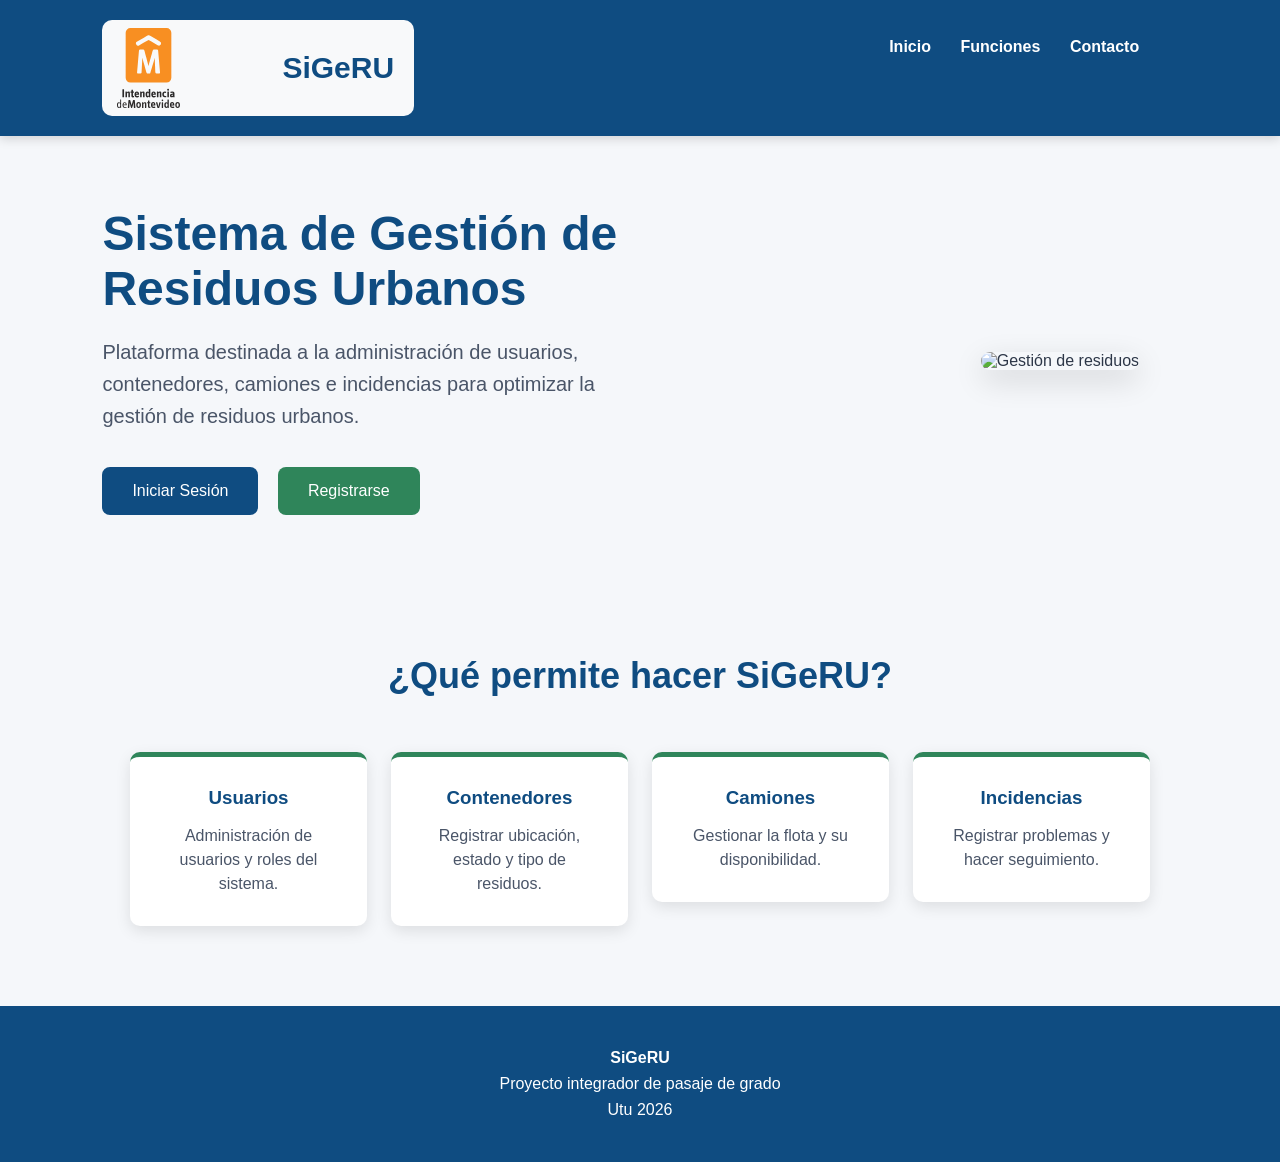
==== frontend/index.html @ a764de75 "Add files via upload" ====
<!DOCTYPE html>
<html lang="es">

<head>
    <meta charset="UTF-8">
    <meta name="viewport" content="width=device-width, initial-scale=1.0">
    <title>SiGeRU - Sistema de Gestión de Residuos Urbanos</title>
    <link rel="stylesheet" href="style.css">
</head>

<body>
    <div class="header">
        <div class="logo">
            <img src="img/logoIMMNaranja.svg" alt="Logo Intendencia de Montevideo">
            <span>SiGeRU</span>
        </div>
        <div class="nav">
            <a href="#">Inicio</a>
            <a href="#funciones">Funciones</a>
            <a href="#contacto">Contacto</a>
        </div>
    </div>

    <div class="hero">
        <div class="hero-text">
            <h1>Sistema de Gestión de Residuos Urbanos</h1>
            <p>
                Plataforma destinada a la administración de usuarios,
                contenedores, camiones e incidencias para optimizar la
                gestión de residuos urbanos.
            </p>
            <div class="botones">
                <button class="btn" onclick="mostrarLogin()">Iniciar Sesión</button>
                <button class="btn btn-secundario" onclick="mostrarRegistro()">Registrarse</button>
            </div>
        </div>
        <div class="hero-img">
            <img src="img/contenedores.jpg" alt="Gestión de residuos">
        </div>
    </div>

    <div class="contenido" id="funciones">
        <h2>¿Qué permite hacer SiGeRU?</h2>
        <div class="cards">
            <div class="card">
                <h3>Usuarios</h3>
                <p>Administración de usuarios y roles del sistema.</p>
            </div>
            <div class="card">
                <h3>Contenedores</h3>
                <p>Registrar ubicación, estado y tipo de residuos.</p>
            </div>
            <div class="card">
                <h3>Camiones</h3>
                <p>Gestionar la flota y su disponibilidad.</p>
            </div>
            <div class="card">
                <h3>Incidencias</h3>
                <p>Registrar problemas y hacer seguimiento.</p>
            </div>
        </div>
    </div>

    <div class="footer" id="contacto">
        <p><strong>SiGeRU</strong></p>
        <p>Proyecto integrador de pasaje de grado</p>
        <p>Utu 2026</p>
    </div>

    <div id="overlay" class="overlay" onclick="cerrarModal()"></div>
    <div id="modal" class="modal">
        <span class="cerrar" onclick="cerrarModal()">&times;</span>
        <div id="loginForm">
            <h2>Iniciar Sesión</h2>
            <input type="text" placeholder="Usuario">
            <input type="password" placeholder="Contraseña">
            <button class="btn">Ingresar</button>
            <p>
                ¿No tienes cuenta?
                <a href="#" onclick="mostrarRegistro(); return false;">
                    Regístrate
                </a>
            </p>
        </div>

        <div id="registroForm" style="display:none;">
            <h2>Registrarse</h2>
            <input type="text" placeholder="Nombre">
            <input type="text" placeholder="Apellido">
            <input type="email" placeholder="Correo electrónico">
            <input type="text" placeholder="Usuario">
            <input type="password" placeholder="Contraseña">
            <input type="password" placeholder="Confirmar contraseña">
            <button class="btn btn-secundario">
                Crear cuenta
            </button>
            <p>
                ¿Ya tienes cuenta?
                <a href="#" onclick="mostrarLogin(); return false;">
                    Iniciar sesión
                </a>
            </p>
        </div>
    </div>

    <script>
        const modal = document.getElementById("modal");
        const overlay = document.getElementById("overlay");

        function mostrarLogin() {

            modal.style.display = "block";
            overlay.style.display = "block";

            document.getElementById("loginForm").style.display = "block";
            document.getElementById("registroForm").style.display = "none";
        }

        function mostrarRegistro() {

            modal.style.display = "block";
            overlay.style.display = "block";

            document.getElementById("loginForm").style.display = "none";
            document.getElementById("registroForm").style.display = "block";
        }

        function cerrarModal() {

            modal.style.display = "none";
            overlay.style.display = "none";
        }
    </script>
</body>
</html>
---- frontend/style.css ----
*{
    margin:0;
    padding:0;
    box-sizing:border-box;
    font-family:Arial, Helvetica, sans-serif;
}

body{
    background:#f5f7fa;
    color:#2d3748;
}

/*=========================
        HEADER
=========================*/

.header{
    background:#0f4c81;
    padding:20px 8%;
    padding-right:11%;
    box-shadow:0 3px 10px rgba(0,0,0,.15);
    overflow:hidden;
}

.logo{
    position:relative;
    display:inline-block;
    padding:8px 20px 8px 180px;
    background:#f8f9fa;
    border-radius:10px;
}

.logo img{
    position:absolute;
    left:15px;
    top:50%;
    transform:translateY(-50%);
    height:80px;
    width:auto;
}

.logo span{
    color:#0f4c81;
    font-size:30px;
    font-weight:bold;
    line-height:80px;
}

.nav{
    float:right;
    margin-top:18px;
}

.nav a{
    display:inline-block;
    color:white;
    text-decoration:none;
    font-weight:bold;
    margin-left:25px;
    transition:.3s;
}

.nav a:hover{
    color:#9dd8ff;
}

/*=========================
        HERO
=========================*/

.hero{
    width:100%;
    padding:70px 8%;
}

.hero-text{
    display:inline-block;
    width:48%;
    vertical-align:middle;
}

.hero-text h1{
    font-size:48px;
    color:#0f4c81;
    margin-bottom:20px;
}

.hero-text p{
    font-size:20px;
    color:#4a5568;
    line-height:1.6;
    margin-bottom:35px;
}

.hero-img{
    display:inline-block;
    width:48%;
    text-align:right;
    vertical-align:middle;
}

.hero-img img{
    width:90%;
    max-width:500px;
    border-radius:15px;
    box-shadow:0 10px 30px rgba(0,0,0,.15);
}

/*=========================
        BOTONES
=========================*/

.botones{
    display:block;
}

.btn{
    background:#0f4c81;
    color:white;
    border:none;
    padding:15px 30px;
    font-size:16px;
    border-radius:8px;
    cursor:pointer;
    margin-right:15px;
    transition:.3s;
}

.btn:hover{
    background:#0b3c65;
}

.btn-secundario{
    background:#2f855a;
}

.btn-secundario:hover{
    background:#276749;
}

/*=========================
        CONTENIDO
=========================*/

.contenido{
    padding:70px 8%;
    text-align:center;
}

.contenido h2{
    font-size:36px;
    color:#0f4c81;
    margin-bottom:45px;
}

/*=========================
        CARTAS
=========================*/

.cards{
    display:block;
}

.card{
    display:inline-block;
    width:22%;
    min-width:220px;
    min-height: 150px;
    margin:10px;
    padding:30px;
    background:white;
    border-top:5px solid #2f855a;
    border-radius:10px;
    box-shadow:0 5px 15px rgba(0,0,0,.1);
    text-align:center;
    vertical-align:top;
    transition:.3s;
}

.card h3{
    color:#0f4c81;
    margin-bottom:15px;
}

.card p{
    color:#4a5568;
    line-height:1.5;
}

/*=========================
        FOOTER
=========================*/

.footer{
    background:#0f4c81;
    color:white;
    text-align:center;
    padding:35px;
}

.footer p{
    margin:8px 0;
}

/*=========================
         MODAL
=========================*/

.overlay{
    display:none;
    position:fixed;
    top:0;
    left:0;
    width:100%;
    height:100%;
    background:rgba(0,0,0,.55);
    z-index:1000;
}

.modal{
    display:none;
    position:fixed;
    top:50%;
    left:50%;
    transform:translate(-50%,-50%);
    width:400px;
    max-width:90%;
    background:white;
    padding:30px;
    border-radius:10px;
    box-shadow:0 10px 30px rgba(0,0,0,.3);
    z-index:1001;
}

.modal h2{
    color:#0f4c81;
    text-align:center;
    margin-bottom:25px;
}

.modal input{
    display:block;
    width:100%;
    padding:12px;
    margin-bottom:15px;
    border:1px solid #ccc;
    border-radius:6px;
    font-size:15px;
}

.modal button{
    display:block;
    width:100%;
    margin-top:10px;
}

.modal p{
    text-align:center;
    margin-top:20px;
}

.modal a{
    color:#0f4c81;
    text-decoration:none;
    font-weight:bold;
}

.modal a:hover{
    text-decoration:underline;
}

.cerrar{
    position:absolute;
    right:18px;
    top:10px;
    font-size:30px;
    cursor:pointer;
}
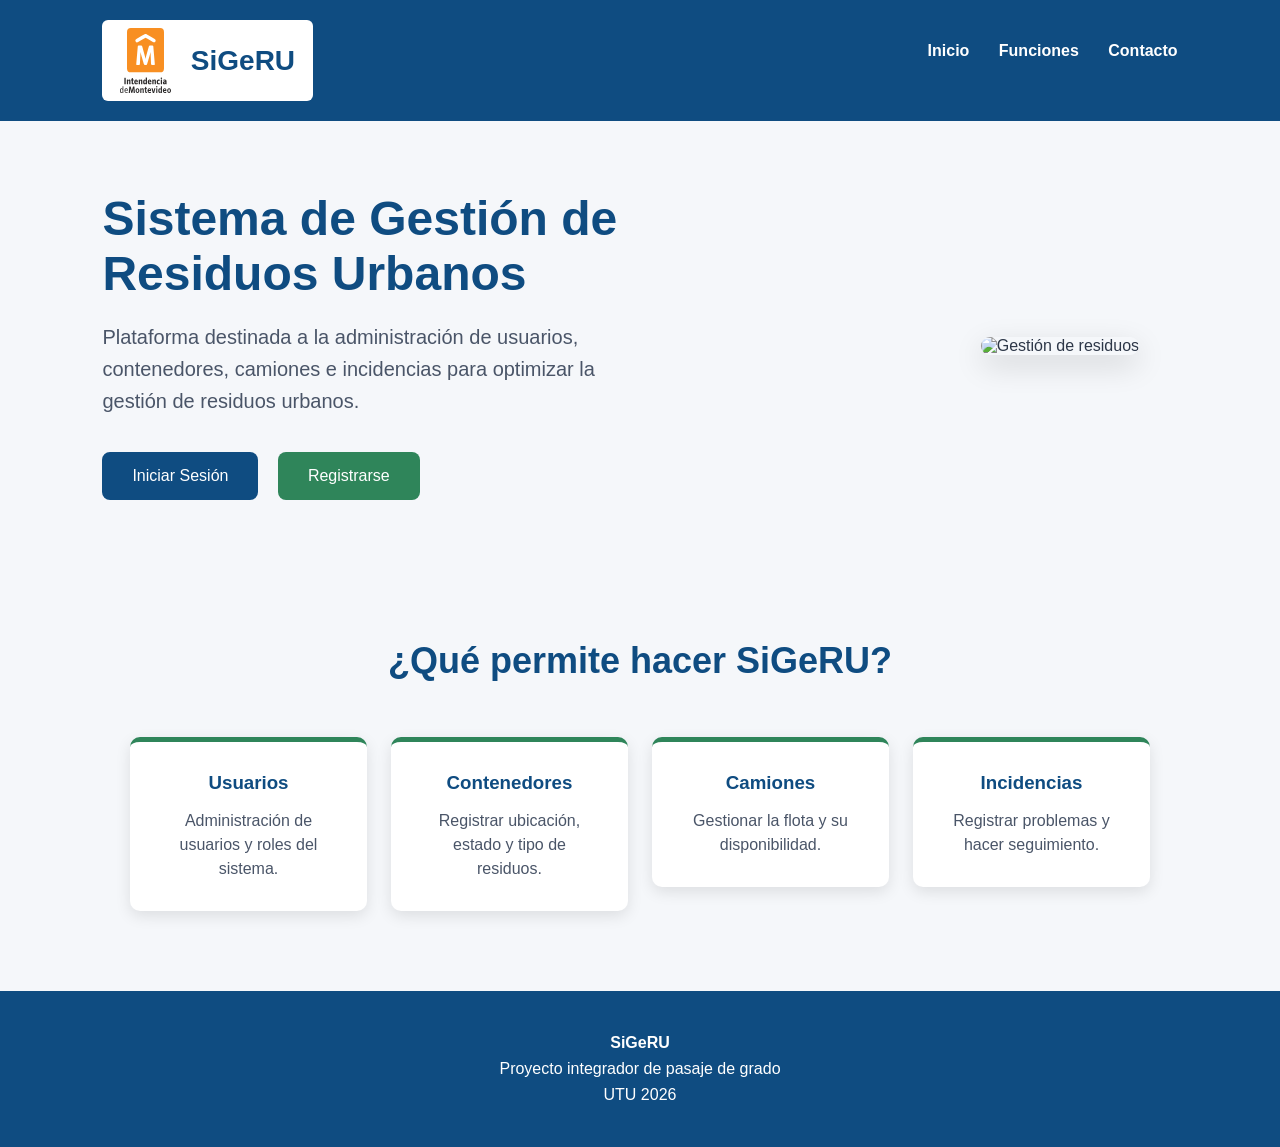
==== commit 1e2fece9: "Add files via upload" ====
--- a/frontend/index.html
+++ b/frontend/index.html
@@ -1,6 +1,5 @@
 <!DOCTYPE html>
 <html lang="es">
-
 <head>
     <meta charset="UTF-8">
     <meta name="viewport" content="width=device-width, initial-scale=1.0">
@@ -9,11 +8,13 @@
 </head>
 
 <body>
+
     <div class="header">
         <div class="logo">
             <img src="img/logoIMMNaranja.svg" alt="Logo Intendencia de Montevideo">
             <span>SiGeRU</span>
         </div>
+
         <div class="nav">
             <a href="#">Inicio</a>
             <a href="#funciones">Funciones</a>
@@ -29,11 +30,13 @@
                 contenedores, camiones e incidencias para optimizar la
                 gestión de residuos urbanos.
             </p>
+
             <div class="botones">
                 <button class="btn" onclick="mostrarLogin()">Iniciar Sesión</button>
                 <button class="btn btn-secundario" onclick="mostrarRegistro()">Registrarse</button>
             </div>
         </div>
+
         <div class="hero-img">
             <img src="img/contenedores.jpg" alt="Gestión de residuos">
         </div>
@@ -41,19 +44,23 @@
 
     <div class="contenido" id="funciones">
         <h2>¿Qué permite hacer SiGeRU?</h2>
+
         <div class="cards">
             <div class="card">
                 <h3>Usuarios</h3>
                 <p>Administración de usuarios y roles del sistema.</p>
             </div>
+
             <div class="card">
                 <h3>Contenedores</h3>
                 <p>Registrar ubicación, estado y tipo de residuos.</p>
             </div>
+
             <div class="card">
                 <h3>Camiones</h3>
                 <p>Gestionar la flota y su disponibilidad.</p>
             </div>
+
             <div class="card">
                 <h3>Incidencias</h3>
                 <p>Registrar problemas y hacer seguimiento.</p>
@@ -64,41 +71,50 @@
     <div class="footer" id="contacto">
         <p><strong>SiGeRU</strong></p>
         <p>Proyecto integrador de pasaje de grado</p>
-        <p>Utu 2026</p>
+        <p>UTU 2026</p>
     </div>
 
     <div id="overlay" class="overlay" onclick="cerrarModal()"></div>
+
     <div id="modal" class="modal">
         <span class="cerrar" onclick="cerrarModal()">&times;</span>
+
         <div id="loginForm">
             <h2>Iniciar Sesión</h2>
-            <input type="text" placeholder="Usuario">
-            <input type="password" placeholder="Contraseña">
-            <button class="btn">Ingresar</button>
+
+            <input type="email" id="loginCorreo" placeholder="Correo electrónico">
+            <input type="password" id="loginContrasena" placeholder="Contraseña">
+
+            <button class="btn" onclick="iniciarSesion()">Ingresar</button>
+
+            <p id="mensajeLogin"></p>
+
             <p>
                 ¿No tienes cuenta?
-                <a href="#" onclick="mostrarRegistro(); return false;">
-                    Regístrate
-                </a>
+                <a href="#" onclick="mostrarRegistro(); return false;">Regístrate</a>
             </p>
         </div>
 
-        <div id="registroForm" style="display:none;">
+        <div id="registroForm" style="display: none;">
             <h2>Registrarse</h2>
-            <input type="text" placeholder="Nombre">
-            <input type="text" placeholder="Apellido">
-            <input type="email" placeholder="Correo electrónico">
-            <input type="text" placeholder="Usuario">
-            <input type="password" placeholder="Contraseña">
-            <input type="password" placeholder="Confirmar contraseña">
-            <button class="btn btn-secundario">
-                Crear cuenta
-            </button>
+
+            <input type="text" id="registroCi" maxlength="8" placeholder="Cédula de identidad">
+            <input type="text" id="registroNombre1" placeholder="Primer nombre">
+            <input type="text" id="registroNombre2" placeholder="Segundo nombre (opcional)">
+            <input type="text" id="registroApellido1" placeholder="Primer apellido">
+            <input type="text" id="registroApellido2" placeholder="Segundo apellido (opcional)">
+            <input type="email" id="registroCorreo" placeholder="Correo electrónico">
+            <input type="tel" id="registroTelefono" placeholder="Teléfono">
+            <input type="password" id="registroContrasena" placeholder="Contraseña">
+            <input type="password" id="registroConfirmar" placeholder="Confirmar contraseña">
+
+            <button class="btn btn-secundario" onclick="registrarUsuario()">Crear cuenta</button>
+
+            <p id="mensajeRegistro"></p>
+
             <p>
                 ¿Ya tienes cuenta?
-                <a href="#" onclick="mostrarLogin(); return false;">
-                    Iniciar sesión
-                </a>
+                <a href="#" onclick="mostrarLogin(); return false;">Iniciar sesión</a>
             </p>
         </div>
     </div>
@@ -108,28 +124,144 @@
         const overlay = document.getElementById("overlay");
 
         function mostrarLogin() {
-
             modal.style.display = "block";
             overlay.style.display = "block";
 
             document.getElementById("loginForm").style.display = "block";
             document.getElementById("registroForm").style.display = "none";
+            document.getElementById("mensajeLogin").textContent = "";
         }
 
         function mostrarRegistro() {
-
             modal.style.display = "block";
             overlay.style.display = "block";
 
             document.getElementById("loginForm").style.display = "none";
             document.getElementById("registroForm").style.display = "block";
+            document.getElementById("mensajeRegistro").textContent = "";
         }
 
         function cerrarModal() {
-
             modal.style.display = "none";
             overlay.style.display = "none";
         }
+
+        async function iniciarSesion() {
+            const correo_e = document.getElementById("loginCorreo").value.trim();
+            const contrasena = document.getElementById("loginContrasena").value;
+            const mensaje = document.getElementById("mensajeLogin");
+
+            if (correo_e === "" || contrasena === "") {
+                mensaje.textContent = "Complete todos los campos.";
+                return;
+            }
+
+            try {
+                const respuesta = await fetch("../backend/api.php/login", {
+                    method: "POST",
+                    headers: {
+                        "Content-Type": "application/json"
+                    },
+                    credentials: "include",
+                    body: JSON.stringify({
+                        correo_e: correo_e,
+                        contrasena: contrasena
+                    })
+                });
+
+                const resultado = await respuesta.json();
+
+                console.log("Respuesta del servidor (LOGIN):", resultado);
+
+                if (respuesta.ok && resultado.success) {
+
+                    mensaje.textContent = "Inicio de sesión correcto.";
+
+                    setTimeout(function() {
+                        window.location.href = "administrador.html";
+                    }, 500);
+
+                } else {
+                    mensaje.textContent = resultado.error || "No se pudo iniciar sesión.";
+                }
+
+            } catch (error) {
+                console.error("Error:", error);
+                mensaje.textContent = "No se pudo conectar con el servidor.";
+            }
+        }
+
+        async function registrarUsuario() {
+            const ci = document.getElementById("registroCi").value.trim();
+            const nombre1 = document.getElementById("registroNombre1").value.trim();
+            const nombre2 = document.getElementById("registroNombre2").value.trim();
+            const apellido1 = document.getElementById("registroApellido1").value.trim();
+            const apellido2 = document.getElementById("registroApellido2").value.trim();
+            const correo_e = document.getElementById("registroCorreo").value.trim();
+            const telefono = document.getElementById("registroTelefono").value.trim();
+            const contrasena = document.getElementById("registroContrasena").value;
+            const confirmar = document.getElementById("registroConfirmar").value;
+            const mensaje = document.getElementById("mensajeRegistro");
+
+            if (ci === "" || nombre1 === "" || apellido1 === "" || correo_e === "" || contrasena === "" || confirmar === "") {
+                mensaje.textContent = "Complete todos los campos obligatorios.";
+                return;
+            }
+
+            if (contrasena !== confirmar) {
+                mensaje.textContent = "Las contraseñas no coinciden.";
+                return;
+            }
+
+            try {
+                const respuesta = await fetch("../backend/api.php/registro", {
+                    method: "POST",
+                    headers: {
+                        "Content-Type": "application/json"
+                    },
+                    credentials: "include",
+                    body: JSON.stringify({
+                        ci: ci,
+                        nombre1: nombre1,
+                        nombre2: nombre2 !== "" ? nombre2 : null,
+                        apellido1: apellido1,
+                        apellido2: apellido2 !== "" ? apellido2 : null,
+                        correo_e: correo_e,
+                        contrasena: contrasena,
+                        telefono: telefono
+                    })
+                });
+
+                const resultado = await respuesta.json();
+
+                console.log("Respuesta del servidor:", resultado);
+
+                if (respuesta.ok && resultado.success) {
+                    mensaje.textContent = resultado.success;
+
+                    document.getElementById("registroCi").value = "";
+                    document.getElementById("registroNombre1").value = "";
+                    document.getElementById("registroNombre2").value = "";
+                    document.getElementById("registroApellido1").value = "";
+                    document.getElementById("registroApellido2").value = "";
+                    document.getElementById("registroCorreo").value = "";
+                    document.getElementById("registroTelefono").value = "";
+                    document.getElementById("registroContrasena").value = "";
+                    document.getElementById("registroConfirmar").value = "";
+
+                    setTimeout(function() {
+                        mostrarLogin();
+                    }, 1000);
+                } else {
+                    mensaje.textContent = resultado.error || "No se pudo registrar el usuario.";
+                }
+
+            } catch (error) {
+                console.error("Error:", error);
+                mensaje.textContent = "No se pudo conectar con el servidor.";
+            }
+        }
     </script>
+
 </body>
 </html>
--- a/frontend/style.css
+++ b/frontend/style.css
@@ -17,51 +17,43 @@
 .header{
     background:#0f4c81;
     padding:20px 8%;
-    padding-right:11%;
-    box-shadow:0 3px 10px rgba(0,0,0,.15);
     overflow:hidden;
 }
 
 .logo{
-    position:relative;
-    display:inline-block;
-    padding:8px 20px 8px 180px;
-    background:#f8f9fa;
-    border-radius:10px;
+    float:left;
+    background:white;
+    padding:8px 18px;
+    border-radius:6px;
 }
 
 .logo img{
-    position:absolute;
-    left:15px;
-    top:50%;
-    transform:translateY(-50%);
-    height:80px;
-    width:auto;
+    height:65px;
+    vertical-align:middle;
 }
 
 .logo span{
-    color:#0f4c81;
-    font-size:30px;
+    font-size:28px;
     font-weight:bold;
-    line-height:80px;
+    color:#0f4c81;
+    margin-left:15px;
+    vertical-align:middle;
 }
 
 .nav{
     float:right;
-    margin-top:18px;
+    margin-top:22px;
 }
 
 .nav a{
-    display:inline-block;
     color:white;
     text-decoration:none;
+    margin-left:25px;
     font-weight:bold;
-    margin-left:25px;
-    transition:.3s;
 }
 
 .nav a:hover{
-    color:#9dd8ff;
+    text-decoration:underline;
 }
 
 /*=========================
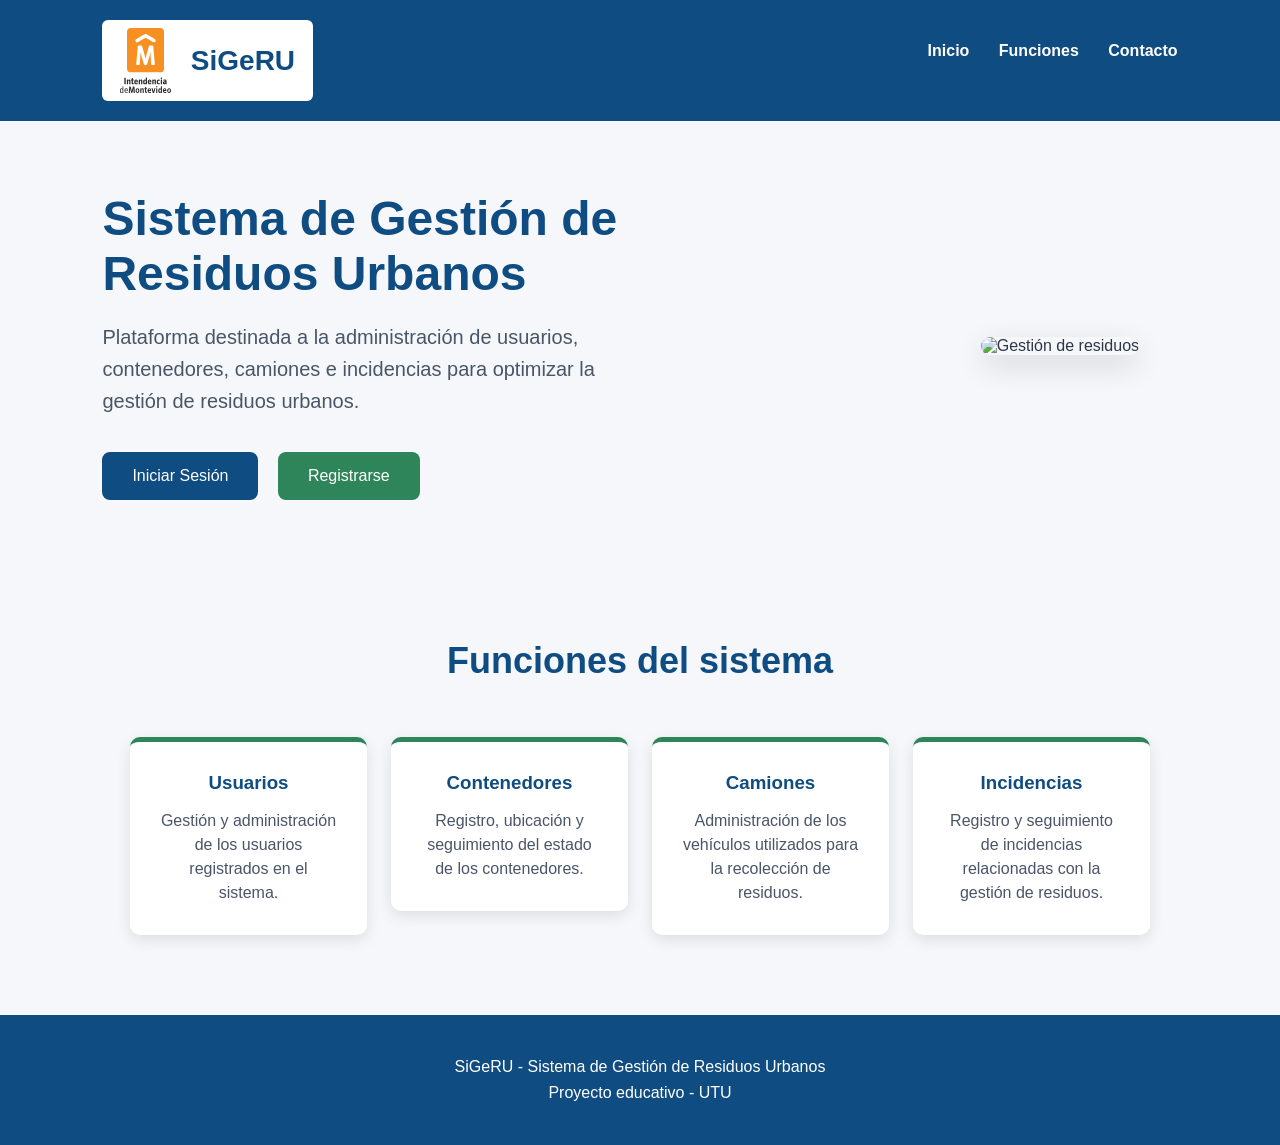
==== commit 978dec7b: "Add files via upload" ====
--- a/frontend/index.html
+++ b/frontend/index.html
@@ -4,74 +4,60 @@
     <meta charset="UTF-8">
     <meta name="viewport" content="width=device-width, initial-scale=1.0">
     <title>SiGeRU - Sistema de Gestión de Residuos Urbanos</title>
-    <link rel="stylesheet" href="style.css">
+    <link rel="stylesheet" href="estilos/style.css">
 </head>
-
 <body>
-
     <div class="header">
         <div class="logo">
-            <img src="img/logoIMMNaranja.svg" alt="Logo Intendencia de Montevideo">
+            <img src="img/logoIMMNaranja.svg" alt="Logo">
             <span>SiGeRU</span>
         </div>
-
-        <div class="nav">
-            <a href="#">Inicio</a>
+        <nav class="nav">
+            <a href="index.html">Inicio</a>
             <a href="#funciones">Funciones</a>
             <a href="#contacto">Contacto</a>
-        </div>
+        </nav>
     </div>
 
     <div class="hero">
         <div class="hero-text">
             <h1>Sistema de Gestión de Residuos Urbanos</h1>
-            <p>
-                Plataforma destinada a la administración de usuarios,
-                contenedores, camiones e incidencias para optimizar la
-                gestión de residuos urbanos.
-            </p>
-
+            <p>Plataforma destinada a la administración de usuarios, contenedores, camiones e incidencias para optimizar la gestión de residuos urbanos.</p>
             <div class="botones">
                 <button class="btn" onclick="mostrarLogin()">Iniciar Sesión</button>
                 <button class="btn btn-secundario" onclick="mostrarRegistro()">Registrarse</button>
             </div>
         </div>
-
         <div class="hero-img">
             <img src="img/contenedores.jpg" alt="Gestión de residuos">
         </div>
     </div>
 
     <div class="contenido" id="funciones">
-        <h2>¿Qué permite hacer SiGeRU?</h2>
-
+        <h2>Funciones del sistema</h2>
         <div class="cards">
             <div class="card">
                 <h3>Usuarios</h3>
-                <p>Administración de usuarios y roles del sistema.</p>
-            </div>
-
+                <p>Gestión y administración de los usuarios registrados en el sistema.</p>
+            </div>
             <div class="card">
                 <h3>Contenedores</h3>
-                <p>Registrar ubicación, estado y tipo de residuos.</p>
-            </div>
-
+                <p>Registro, ubicación y seguimiento del estado de los contenedores.</p>
+            </div>
             <div class="card">
                 <h3>Camiones</h3>
-                <p>Gestionar la flota y su disponibilidad.</p>
-            </div>
-
+                <p>Administración de los vehículos utilizados para la recolección de residuos.</p>
+            </div>
             <div class="card">
                 <h3>Incidencias</h3>
-                <p>Registrar problemas y hacer seguimiento.</p>
+                <p>Registro y seguimiento de incidencias relacionadas con la gestión de residuos.</p>
             </div>
         </div>
     </div>
 
     <div class="footer" id="contacto">
-        <p><strong>SiGeRU</strong></p>
-        <p>Proyecto integrador de pasaje de grado</p>
-        <p>UTU 2026</p>
+        <p>SiGeRU - Sistema de Gestión de Residuos Urbanos</p>
+        <p>Proyecto educativo - UTU</p>
     </div>
 
     <div id="overlay" class="overlay" onclick="cerrarModal()"></div>
@@ -81,23 +67,15 @@
 
         <div id="loginForm">
             <h2>Iniciar Sesión</h2>
-
             <input type="email" id="loginCorreo" placeholder="Correo electrónico">
             <input type="password" id="loginContrasena" placeholder="Contraseña">
-
             <button class="btn" onclick="iniciarSesion()">Ingresar</button>
-
             <p id="mensajeLogin"></p>
-
-            <p>
-                ¿No tienes cuenta?
-                <a href="#" onclick="mostrarRegistro(); return false;">Regístrate</a>
-            </p>
+            <p>¿No tienes cuenta? <a href="#" onclick="mostrarRegistro(); return false;">Regístrate</a></p>
         </div>
 
         <div id="registroForm" style="display: none;">
             <h2>Registrarse</h2>
-
             <input type="text" id="registroCi" maxlength="8" placeholder="Cédula de identidad">
             <input type="text" id="registroNombre1" placeholder="Primer nombre">
             <input type="text" id="registroNombre2" placeholder="Segundo nombre (opcional)">
@@ -107,15 +85,9 @@
             <input type="tel" id="registroTelefono" placeholder="Teléfono">
             <input type="password" id="registroContrasena" placeholder="Contraseña">
             <input type="password" id="registroConfirmar" placeholder="Confirmar contraseña">
-
             <button class="btn btn-secundario" onclick="registrarUsuario()">Crear cuenta</button>
-
             <p id="mensajeRegistro"></p>
-
-            <p>
-                ¿Ya tienes cuenta?
-                <a href="#" onclick="mostrarLogin(); return false;">Iniciar sesión</a>
-            </p>
+            <p>¿Ya tienes cuenta? <a href="#" onclick="mostrarLogin(); return false;">Iniciar sesión</a></p>
         </div>
     </div>
 
@@ -124,9 +96,9 @@
         const overlay = document.getElementById("overlay");
 
         function mostrarLogin() {
+            verificarSesion();
             modal.style.display = "block";
             overlay.style.display = "block";
-
             document.getElementById("loginForm").style.display = "block";
             document.getElementById("registroForm").style.display = "none";
             document.getElementById("mensajeLogin").textContent = "";
@@ -135,7 +107,6 @@
         function mostrarRegistro() {
             modal.style.display = "block";
             overlay.style.display = "block";
-
             document.getElementById("loginForm").style.display = "none";
             document.getElementById("registroForm").style.display = "block";
             document.getElementById("mensajeRegistro").textContent = "";
@@ -144,6 +115,48 @@
         function cerrarModal() {
             modal.style.display = "none";
             overlay.style.display = "none";
+        }
+
+        
+        function verificarSesion(){
+            const token=localStorage.getItem("token");
+            const rol=localStorage.getItem("rol");
+
+            if(!token||!rol){
+                return;
+            }
+
+            let url;
+
+            if(rol==="Administrador"){
+                url="../backend/api.php/usuarios";
+            }else if(rol==="Vecino"){
+                url="../backend/apiContenedores.php/contenedores";
+            }else{
+                return;
+            }
+
+            fetch(url,{
+                headers:{
+                    "Authorization":"Bearer "+token
+                }
+            })
+            .then(function(response){
+                if(response.ok){
+                    if(rol==="Administrador"){
+                        window.location.href="administrador.html";
+                    }else if(rol==="Vecino"){
+                        window.location.href="vecino.html";
+                    }
+                }else{
+                    localStorage.removeItem("token");
+                    localStorage.removeItem("rol");
+                }
+            })
+            .catch(function(){
+                localStorage.removeItem("token");
+                localStorage.removeItem("rol");
+            });
         }
 
         async function iniciarSesion() {
@@ -152,7 +165,7 @@
             const mensaje = document.getElementById("mensajeLogin");
 
             if (correo_e === "" || contrasena === "") {
-                mensaje.textContent = "Complete todos los campos.";
+                mensaje.textContent = "Completa todos los campos.";
                 return;
             }
 
@@ -162,7 +175,6 @@
                     headers: {
                         "Content-Type": "application/json"
                     },
-                    credentials: "include",
                     body: JSON.stringify({
                         correo_e: correo_e,
                         contrasena: contrasena
@@ -174,20 +186,30 @@
                 console.log("Respuesta del servidor (LOGIN):", resultado);
 
                 if (respuesta.ok && resultado.success) {
+                    localStorage.setItem("token", resultado.token);
+                    localStorage.setItem("rol", resultado.rol);
 
                     mensaje.textContent = "Inicio de sesión correcto.";
 
                     setTimeout(function() {
-                        window.location.href = "administrador.html";
+                        if (resultado.rol === "Administrador") {
+                            window.location.href = "administrador.html";
+                        } else if (resultado.rol === "Vecino") {
+                            window.location.href = "vecino.html";
+                        } else if (resultado.rol === "Operario") {
+                            window.location.href = "operario.html";
+                        } else if (resultado.rol === "Cuadrilla") {
+                            window.location.href = "cuadrilla.html";
+                        } else {
+                            mensaje.textContent = "El usuario no tiene un rol válido.";
+                        }
                     }, 500);
-
                 } else {
                     mensaje.textContent = resultado.error || "No se pudo iniciar sesión.";
                 }
-
             } catch (error) {
-                console.error("Error:", error);
-                mensaje.textContent = "No se pudo conectar con el servidor.";
+                console.error("Error en el inicio de sesión:", error);
+                mensaje.textContent = "Error de conexión con el servidor.";
             }
         }
 
@@ -204,7 +226,7 @@
             const mensaje = document.getElementById("mensajeRegistro");
 
             if (ci === "" || nombre1 === "" || apellido1 === "" || correo_e === "" || contrasena === "" || confirmar === "") {
-                mensaje.textContent = "Complete todos los campos obligatorios.";
+                mensaje.textContent = "Completa los campos obligatorios.";
                 return;
             }
 
@@ -219,25 +241,22 @@
                     headers: {
                         "Content-Type": "application/json"
                     },
-                    credentials: "include",
                     body: JSON.stringify({
                         ci: ci,
                         nombre1: nombre1,
-                        nombre2: nombre2 !== "" ? nombre2 : null,
+                        nombre2: nombre2,
                         apellido1: apellido1,
-                        apellido2: apellido2 !== "" ? apellido2 : null,
+                        apellido2: apellido2,
                         correo_e: correo_e,
-                        contrasena: contrasena,
-                        telefono: telefono
+                        telefono: telefono,
+                        contrasena: contrasena
                     })
                 });
 
                 const resultado = await respuesta.json();
 
-                console.log("Respuesta del servidor:", resultado);
-
                 if (respuesta.ok && resultado.success) {
-                    mensaje.textContent = resultado.success;
+                    mensaje.textContent = "Cuenta creada correctamente.";
 
                     document.getElementById("registroCi").value = "";
                     document.getElementById("registroNombre1").value = "";
@@ -253,15 +272,14 @@
                         mostrarLogin();
                     }, 1000);
                 } else {
-                    mensaje.textContent = resultado.error || "No se pudo registrar el usuario.";
-                }
-
+                    mensaje.textContent = resultado.error || "No se pudo crear la cuenta.";
+                }
             } catch (error) {
-                console.error("Error:", error);
-                mensaje.textContent = "No se pudo conectar con el servidor.";
-            }
-        }
+                console.error("Error en el registro:", error);
+                mensaje.textContent = "Error de conexión con el servidor.";
+            }
+        }
+
     </script>
-
 </body>
 </html>
--- a/frontend/estilos/style.css
+++ b/frontend/estilos/style.css
@@ -0,0 +1,270 @@
+*{
+    margin:0;
+    padding:0;
+    box-sizing:border-box;
+    font-family:Arial, Helvetica, sans-serif;
+}
+
+body{
+    background:#f5f7fa;
+    color:#2d3748;
+}
+
+/*=========================
+        HEADER
+=========================*/
+
+.header{
+    background:#0f4c81;
+    padding:20px 8%;
+    overflow:hidden;
+}
+
+.logo{
+    float:left;
+    background:white;
+    padding:8px 18px;
+    border-radius:6px;
+}
+
+.logo img{
+    height:65px;
+    vertical-align:middle;
+}
+
+.logo span{
+    font-size:28px;
+    font-weight:bold;
+    color:#0f4c81;
+    margin-left:15px;
+    vertical-align:middle;
+}
+
+.nav{
+    float:right;
+    margin-top:22px;
+}
+
+.nav a{
+    color:white;
+    text-decoration:none;
+    margin-left:25px;
+    font-weight:bold;
+}
+
+.nav a:hover{
+    text-decoration:underline;
+}
+
+/*=========================
+        HERO
+=========================*/
+
+.hero{
+    width:100%;
+    padding:70px 8%;
+}
+
+.hero-text{
+    display:inline-block;
+    width:48%;
+    vertical-align:middle;
+}
+
+.hero-text h1{
+    font-size:48px;
+    color:#0f4c81;
+    margin-bottom:20px;
+}
+
+.hero-text p{
+    font-size:20px;
+    color:#4a5568;
+    line-height:1.6;
+    margin-bottom:35px;
+}
+
+.hero-img{
+    display:inline-block;
+    width:48%;
+    text-align:right;
+    vertical-align:middle;
+}
+
+.hero-img img{
+    width:90%;
+    max-width:500px;
+    border-radius:15px;
+    box-shadow:0 10px 30px rgba(0,0,0,.15);
+}
+
+/*=========================
+        BOTONES
+=========================*/
+
+.botones{
+    display:block;
+}
+
+.btn{
+    background:#0f4c81;
+    color:white;
+    border:none;
+    padding:15px 30px;
+    font-size:16px;
+    border-radius:8px;
+    cursor:pointer;
+    margin-right:15px;
+    transition:.3s;
+}
+
+.btn:hover{
+    background:#0b3c65;
+}
+
+.btn-secundario{
+    background:#2f855a;
+}
+
+.btn-secundario:hover{
+    background:#276749;
+}
+
+/*=========================
+        CONTENIDO
+=========================*/
+
+.contenido{
+    padding:70px 8%;
+    text-align:center;
+}
+
+.contenido h2{
+    font-size:36px;
+    color:#0f4c81;
+    margin-bottom:45px;
+}
+
+/*=========================
+        CARTAS
+=========================*/
+
+.cards{
+    display:block;
+}
+
+.card{
+    display:inline-block;
+    width:22%;
+    min-width:220px;
+    min-height: 150px;
+    margin:10px;
+    padding:30px;
+    background:white;
+    border-top:5px solid #2f855a;
+    border-radius:10px;
+    box-shadow:0 5px 15px rgba(0,0,0,.1);
+    text-align:center;
+    vertical-align:top;
+    transition:.3s;
+}
+
+.card h3{
+    color:#0f4c81;
+    margin-bottom:15px;
+}
+
+.card p{
+    color:#4a5568;
+    line-height:1.5;
+}
+
+/*=========================
+        FOOTER
+=========================*/
+
+.footer{
+    background:#0f4c81;
+    color:white;
+    text-align:center;
+    padding:35px;
+}
+
+.footer p{
+    margin:8px 0;
+}
+
+/*=========================
+         MODAL
+=========================*/
+
+.overlay{
+    display:none;
+    position:fixed;
+    top:0;
+    left:0;
+    width:100%;
+    height:100%;
+    background:rgba(0,0,0,.55);
+    z-index:1000;
+}
+
+.modal{
+    display:none;
+    position:fixed;
+    top:50%;
+    left:50%;
+    transform:translate(-50%,-50%);
+    width:400px;
+    max-width:90%;
+    background:white;
+    padding:30px;
+    border-radius:10px;
+    box-shadow:0 10px 30px rgba(0,0,0,.3);
+    z-index:1001;
+}
+
+.modal h2{
+    color:#0f4c81;
+    text-align:center;
+    margin-bottom:25px;
+}
+
+.modal input{
+    display:block;
+    width:100%;
+    padding:12px;
+    margin-bottom:15px;
+    border:1px solid #ccc;
+    border-radius:6px;
+    font-size:15px;
+}
+
+.modal button{
+    display:block;
+    width:100%;
+    margin-top:10px;
+}
+
+.modal p{
+    text-align:center;
+    margin-top:20px;
+}
+
+.modal a{
+    color:#0f4c81;
+    text-decoration:none;
+    font-weight:bold;
+}
+
+.modal a:hover{
+    text-decoration:underline;
+}
+
+.cerrar{
+    position:absolute;
+    right:18px;
+    top:10px;
+    font-size:30px;
+    cursor:pointer;
+}
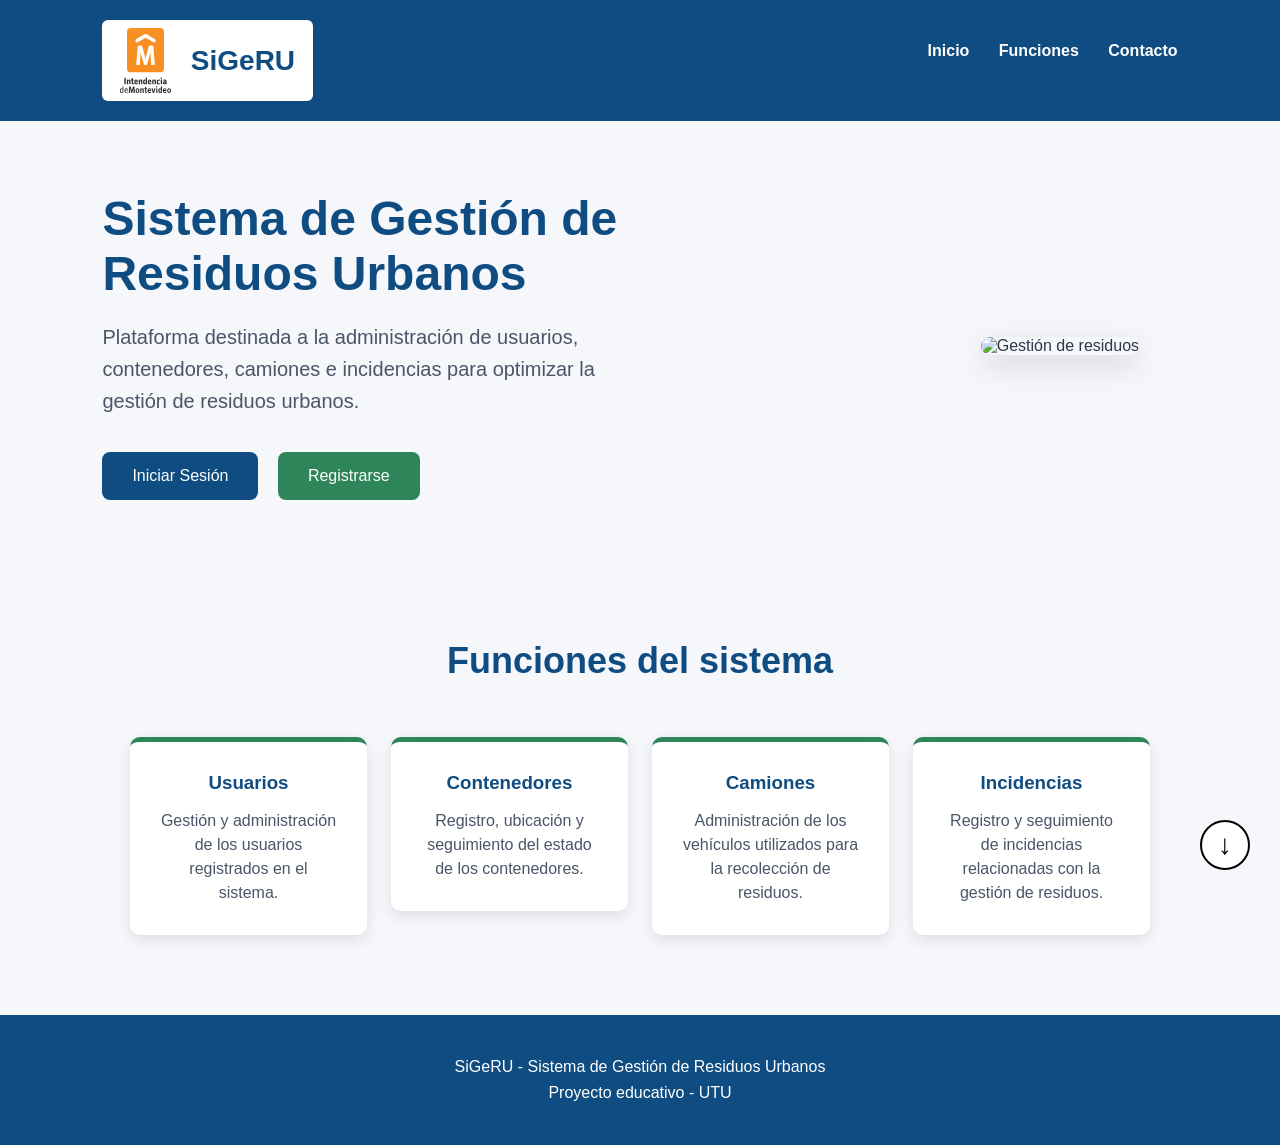
==== commit 2ff43975: "Add files via upload" ====
--- a/frontend/index.html
+++ b/frontend/index.html
@@ -1,285 +1,100 @@
-<!DOCTYPE html>
-<html lang="es">
-<head>
-    <meta charset="UTF-8">
-    <meta name="viewport" content="width=device-width, initial-scale=1.0">
-    <title>SiGeRU - Sistema de Gestión de Residuos Urbanos</title>
-    <link rel="stylesheet" href="estilos/style.css">
-</head>
-<body>
-    <div class="header">
-        <div class="logo">
-            <img src="img/logoIMMNaranja.svg" alt="Logo">
-            <span>SiGeRU</span>
-        </div>
-        <nav class="nav">
-            <a href="index.html">Inicio</a>
-            <a href="#funciones">Funciones</a>
-            <a href="#contacto">Contacto</a>
-        </nav>
-    </div>
+<!DOCTYPE html>
+<html lang="es">
+<head>
+    <meta charset="UTF-8">
+    <meta name="viewport" content="width=device-width, initial-scale=1.0">
+    <title>SiGeRU - Sistema de Gestión de Residuos Urbanos</title>
+    <link rel="stylesheet" href="estilos/style.css">
+</head>
+<body>
+    <div class="header">
+        <div class="logo">
+            <img src="img/logoIMMNaranja.svg" alt="Logo">
+            <span>SiGeRU</span>
+        </div>
+        <nav class="nav">
+            <a href="index.html">Inicio</a>
+            <a href="#funciones">Funciones</a>
+            <a href="#contacto">Contacto</a>
+        </nav>
+    </div>
+
+    <div class="hero">
+        <div class="hero-text">
+            <h1>Sistema de Gestión de Residuos Urbanos</h1>
+            <p>Plataforma destinada a la administración de usuarios, contenedores, camiones e incidencias para optimizar la gestión de residuos urbanos.</p>
+            <div class="botones">
+                <button class="btn" onclick="mostrarLogin()">Iniciar Sesión</button>
+                <button class="btn btn-secundario" onclick="mostrarRegistro()">Registrarse</button>
+            </div>
+        </div>
+        <div class="hero-img">
+            <img src="img/contenedores.jpg" alt="Gestión de residuos">
+        </div>
+    </div>
+
+    <div class="contenido" id="funciones">
+        <h2>Funciones del sistema</h2>
+        <div class="cards">
+            <div class="card">
+                <h3>Usuarios</h3>
+                <p>Gestión y administración de los usuarios registrados en el sistema.</p>
+            </div>
+            <div class="card">
+                <h3>Contenedores</h3>
+                <p>Registro, ubicación y seguimiento del estado de los contenedores.</p>
+            </div>
+            <div class="card">
+                <h3>Camiones</h3>
+                <p>Administración de los vehículos utilizados para la recolección de residuos.</p>
+            </div>
+            <div class="card">
+                <h3>Incidencias</h3>
+                <p>Registro y seguimiento de incidencias relacionadas con la gestión de residuos.</p>
+            </div>
+        </div>
+    </div>
+
+    <div class="footer" id="contacto">
+        <p>SiGeRU - Sistema de Gestión de Residuos Urbanos</p>
+        <p>Proyecto educativo - UTU</p>
+    </div>
+
+    <div id="overlay" class="overlay" onclick="cerrarModal()"></div>
+
+    <div id="modal" class="modal">
+        <span class="cerrar" onclick="cerrarModal()">&times;</span>
+
+        <div id="loginForm">
+            <h2>Iniciar Sesión</h2>
+            <input type="email" id="loginCorreo" placeholder="Correo electrónico">
+            <input type="password" id="loginContrasena" placeholder="Contraseña">
+            <button class="btn" onclick="iniciarSesion()">Ingresar</button>
+            <p id="mensajeLogin"></p>
+            <p>¿No tienes cuenta? <a href="#" onclick="mostrarRegistro(); return false;">Regístrate</a></p>
+        </div>
+
+        <div id="registroForm" style="display: none;">
+            <h2>Registrarse</h2>
+            <input type="text" id="registroCi" maxlength="8" placeholder="Cédula de identidad">
+            <input type="text" id="registroNombre1" placeholder="Primer nombre">
+            <input type="text" id="registroNombre2" placeholder="Segundo nombre (opcional)">
+            <input type="text" id="registroApellido1" placeholder="Primer apellido">
+            <input type="text" id="registroApellido2" placeholder="Segundo apellido (opcional)">
+            <input type="email" id="registroCorreo" placeholder="Correo electrónico">
+            <input type="tel" id="registroTelefono" placeholder="Teléfono">
+            <input type="password" id="registroContrasena" placeholder="Contraseña">
+            <input type="password" id="registroConfirmar" placeholder="Confirmar contraseña">
+            <button class="btn btn-secundario" onclick="registrarUsuario()">Crear cuenta</button>
+            <p id="mensajeRegistro"></p>
+            <p>¿Ya tienes cuenta? <a href="#" onclick="mostrarLogin(); return false;">Iniciar sesión</a></p>
+        </div>
+    </div>
+
+    <button id="flechaScroll" class="flecha-scroll" aria-label="Bajar en la página">
+        ↓
+    </button>
 
-    <div class="hero">
-        <div class="hero-text">
-            <h1>Sistema de Gestión de Residuos Urbanos</h1>
-            <p>Plataforma destinada a la administración de usuarios, contenedores, camiones e incidencias para optimizar la gestión de residuos urbanos.</p>
-            <div class="botones">
-                <button class="btn" onclick="mostrarLogin()">Iniciar Sesión</button>
-                <button class="btn btn-secundario" onclick="mostrarRegistro()">Registrarse</button>
-            </div>
-        </div>
-        <div class="hero-img">
-            <img src="img/contenedores.jpg" alt="Gestión de residuos">
-        </div>
-    </div>
-
-    <div class="contenido" id="funciones">
-        <h2>Funciones del sistema</h2>
-        <div class="cards">
-            <div class="card">
-                <h3>Usuarios</h3>
-                <p>Gestión y administración de los usuarios registrados en el sistema.</p>
-            </div>
-            <div class="card">
-                <h3>Contenedores</h3>
-                <p>Registro, ubicación y seguimiento del estado de los contenedores.</p>
-            </div>
-            <div class="card">
-                <h3>Camiones</h3>
-                <p>Administración de los vehículos utilizados para la recolección de residuos.</p>
-            </div>
-            <div class="card">
-                <h3>Incidencias</h3>
-                <p>Registro y seguimiento de incidencias relacionadas con la gestión de residuos.</p>
-            </div>
-        </div>
-    </div>
-
-    <div class="footer" id="contacto">
-        <p>SiGeRU - Sistema de Gestión de Residuos Urbanos</p>
-        <p>Proyecto educativo - UTU</p>
-    </div>
-
-    <div id="overlay" class="overlay" onclick="cerrarModal()"></div>
-
-    <div id="modal" class="modal">
-        <span class="cerrar" onclick="cerrarModal()">&times;</span>
-
-        <div id="loginForm">
-            <h2>Iniciar Sesión</h2>
-            <input type="email" id="loginCorreo" placeholder="Correo electrónico">
-            <input type="password" id="loginContrasena" placeholder="Contraseña">
-            <button class="btn" onclick="iniciarSesion()">Ingresar</button>
-            <p id="mensajeLogin"></p>
-            <p>¿No tienes cuenta? <a href="#" onclick="mostrarRegistro(); return false;">Regístrate</a></p>
-        </div>
-
-        <div id="registroForm" style="display: none;">
-            <h2>Registrarse</h2>
-            <input type="text" id="registroCi" maxlength="8" placeholder="Cédula de identidad">
-            <input type="text" id="registroNombre1" placeholder="Primer nombre">
-            <input type="text" id="registroNombre2" placeholder="Segundo nombre (opcional)">
-            <input type="text" id="registroApellido1" placeholder="Primer apellido">
-            <input type="text" id="registroApellido2" placeholder="Segundo apellido (opcional)">
-            <input type="email" id="registroCorreo" placeholder="Correo electrónico">
-            <input type="tel" id="registroTelefono" placeholder="Teléfono">
-            <input type="password" id="registroContrasena" placeholder="Contraseña">
-            <input type="password" id="registroConfirmar" placeholder="Confirmar contraseña">
-            <button class="btn btn-secundario" onclick="registrarUsuario()">Crear cuenta</button>
-            <p id="mensajeRegistro"></p>
-            <p>¿Ya tienes cuenta? <a href="#" onclick="mostrarLogin(); return false;">Iniciar sesión</a></p>
-        </div>
-    </div>
-
-    <script>
-        const modal = document.getElementById("modal");
-        const overlay = document.getElementById("overlay");
-
-        function mostrarLogin() {
-            verificarSesion();
-            modal.style.display = "block";
-            overlay.style.display = "block";
-            document.getElementById("loginForm").style.display = "block";
-            document.getElementById("registroForm").style.display = "none";
-            document.getElementById("mensajeLogin").textContent = "";
-        }
-
-        function mostrarRegistro() {
-            modal.style.display = "block";
-            overlay.style.display = "block";
-            document.getElementById("loginForm").style.display = "none";
-            document.getElementById("registroForm").style.display = "block";
-            document.getElementById("mensajeRegistro").textContent = "";
-        }
-
-        function cerrarModal() {
-            modal.style.display = "none";
-            overlay.style.display = "none";
-        }
-
-        
-        function verificarSesion(){
-            const token=localStorage.getItem("token");
-            const rol=localStorage.getItem("rol");
-
-            if(!token||!rol){
-                return;
-            }
-
-            let url;
-
-            if(rol==="Administrador"){
-                url="../backend/api.php/usuarios";
-            }else if(rol==="Vecino"){
-                url="../backend/apiContenedores.php/contenedores";
-            }else{
-                return;
-            }
-
-            fetch(url,{
-                headers:{
-                    "Authorization":"Bearer "+token
-                }
-            })
-            .then(function(response){
-                if(response.ok){
-                    if(rol==="Administrador"){
-                        window.location.href="administrador.html";
-                    }else if(rol==="Vecino"){
-                        window.location.href="vecino.html";
-                    }
-                }else{
-                    localStorage.removeItem("token");
-                    localStorage.removeItem("rol");
-                }
-            })
-            .catch(function(){
-                localStorage.removeItem("token");
-                localStorage.removeItem("rol");
-            });
-        }
-
-        async function iniciarSesion() {
-            const correo_e = document.getElementById("loginCorreo").value.trim();
-            const contrasena = document.getElementById("loginContrasena").value;
-            const mensaje = document.getElementById("mensajeLogin");
-
-            if (correo_e === "" || contrasena === "") {
-                mensaje.textContent = "Completa todos los campos.";
-                return;
-            }
-
-            try {
-                const respuesta = await fetch("../backend/api.php/login", {
-                    method: "POST",
-                    headers: {
-                        "Content-Type": "application/json"
-                    },
-                    body: JSON.stringify({
-                        correo_e: correo_e,
-                        contrasena: contrasena
-                    })
-                });
-
-                const resultado = await respuesta.json();
-
-                console.log("Respuesta del servidor (LOGIN):", resultado);
-
-                if (respuesta.ok && resultado.success) {
-                    localStorage.setItem("token", resultado.token);
-                    localStorage.setItem("rol", resultado.rol);
-
-                    mensaje.textContent = "Inicio de sesión correcto.";
-
-                    setTimeout(function() {
-                        if (resultado.rol === "Administrador") {
-                            window.location.href = "administrador.html";
-                        } else if (resultado.rol === "Vecino") {
-                            window.location.href = "vecino.html";
-                        } else if (resultado.rol === "Operario") {
-                            window.location.href = "operario.html";
-                        } else if (resultado.rol === "Cuadrilla") {
-                            window.location.href = "cuadrilla.html";
-                        } else {
-                            mensaje.textContent = "El usuario no tiene un rol válido.";
-                        }
-                    }, 500);
-                } else {
-                    mensaje.textContent = resultado.error || "No se pudo iniciar sesión.";
-                }
-            } catch (error) {
-                console.error("Error en el inicio de sesión:", error);
-                mensaje.textContent = "Error de conexión con el servidor.";
-            }
-        }
-
-        async function registrarUsuario() {
-            const ci = document.getElementById("registroCi").value.trim();
-            const nombre1 = document.getElementById("registroNombre1").value.trim();
-            const nombre2 = document.getElementById("registroNombre2").value.trim();
-            const apellido1 = document.getElementById("registroApellido1").value.trim();
-            const apellido2 = document.getElementById("registroApellido2").value.trim();
-            const correo_e = document.getElementById("registroCorreo").value.trim();
-            const telefono = document.getElementById("registroTelefono").value.trim();
-            const contrasena = document.getElementById("registroContrasena").value;
-            const confirmar = document.getElementById("registroConfirmar").value;
-            const mensaje = document.getElementById("mensajeRegistro");
-
-            if (ci === "" || nombre1 === "" || apellido1 === "" || correo_e === "" || contrasena === "" || confirmar === "") {
-                mensaje.textContent = "Completa los campos obligatorios.";
-                return;
-            }
-
-            if (contrasena !== confirmar) {
-                mensaje.textContent = "Las contraseñas no coinciden.";
-                return;
-            }
-
-            try {
-                const respuesta = await fetch("../backend/api.php/registro", {
-                    method: "POST",
-                    headers: {
-                        "Content-Type": "application/json"
-                    },
-                    body: JSON.stringify({
-                        ci: ci,
-                        nombre1: nombre1,
-                        nombre2: nombre2,
-                        apellido1: apellido1,
-                        apellido2: apellido2,
-                        correo_e: correo_e,
-                        telefono: telefono,
-                        contrasena: contrasena
-                    })
-                });
-
-                const resultado = await respuesta.json();
-
-                if (respuesta.ok && resultado.success) {
-                    mensaje.textContent = "Cuenta creada correctamente.";
-
-                    document.getElementById("registroCi").value = "";
-                    document.getElementById("registroNombre1").value = "";
-                    document.getElementById("registroNombre2").value = "";
-                    document.getElementById("registroApellido1").value = "";
-                    document.getElementById("registroApellido2").value = "";
-                    document.getElementById("registroCorreo").value = "";
-                    document.getElementById("registroTelefono").value = "";
-                    document.getElementById("registroContrasena").value = "";
-                    document.getElementById("registroConfirmar").value = "";
-
-                    setTimeout(function() {
-                        mostrarLogin();
-                    }, 1000);
-                } else {
-                    mensaje.textContent = resultado.error || "No se pudo crear la cuenta.";
-                }
-            } catch (error) {
-                console.error("Error en el registro:", error);
-                mensaje.textContent = "Error de conexión con el servidor.";
-            }
-        }
-
-    </script>
+    <script type="module" src="js/index.js"></script>
 </body>
 </html>
--- a/frontend/estilos/style.css
+++ b/frontend/estilos/style.css
@@ -267,4 +267,34 @@
     top:10px;
     font-size:30px;
     cursor:pointer;
-}+}
+.flecha-scroll {
+    position: fixed;
+    right: 30px;
+    bottom: 30px;
+
+    width: 50px;
+    height: 50px;
+
+    border: 2px solid #000;
+    border-radius: 50%;
+
+    background-color: white;
+    color: #000;
+
+    font-size: 28px;
+    cursor: pointer;
+
+    display: flex;
+    justify-content: center;
+    align-items: center;
+
+    z-index: 1000;
+
+    transition: transform 0.3s ease, background-color 0.3s ease;
+}
+
+.flecha-scroll:hover {
+    transform: translateY(5px);
+    background-color: #f0f0f0;
+}
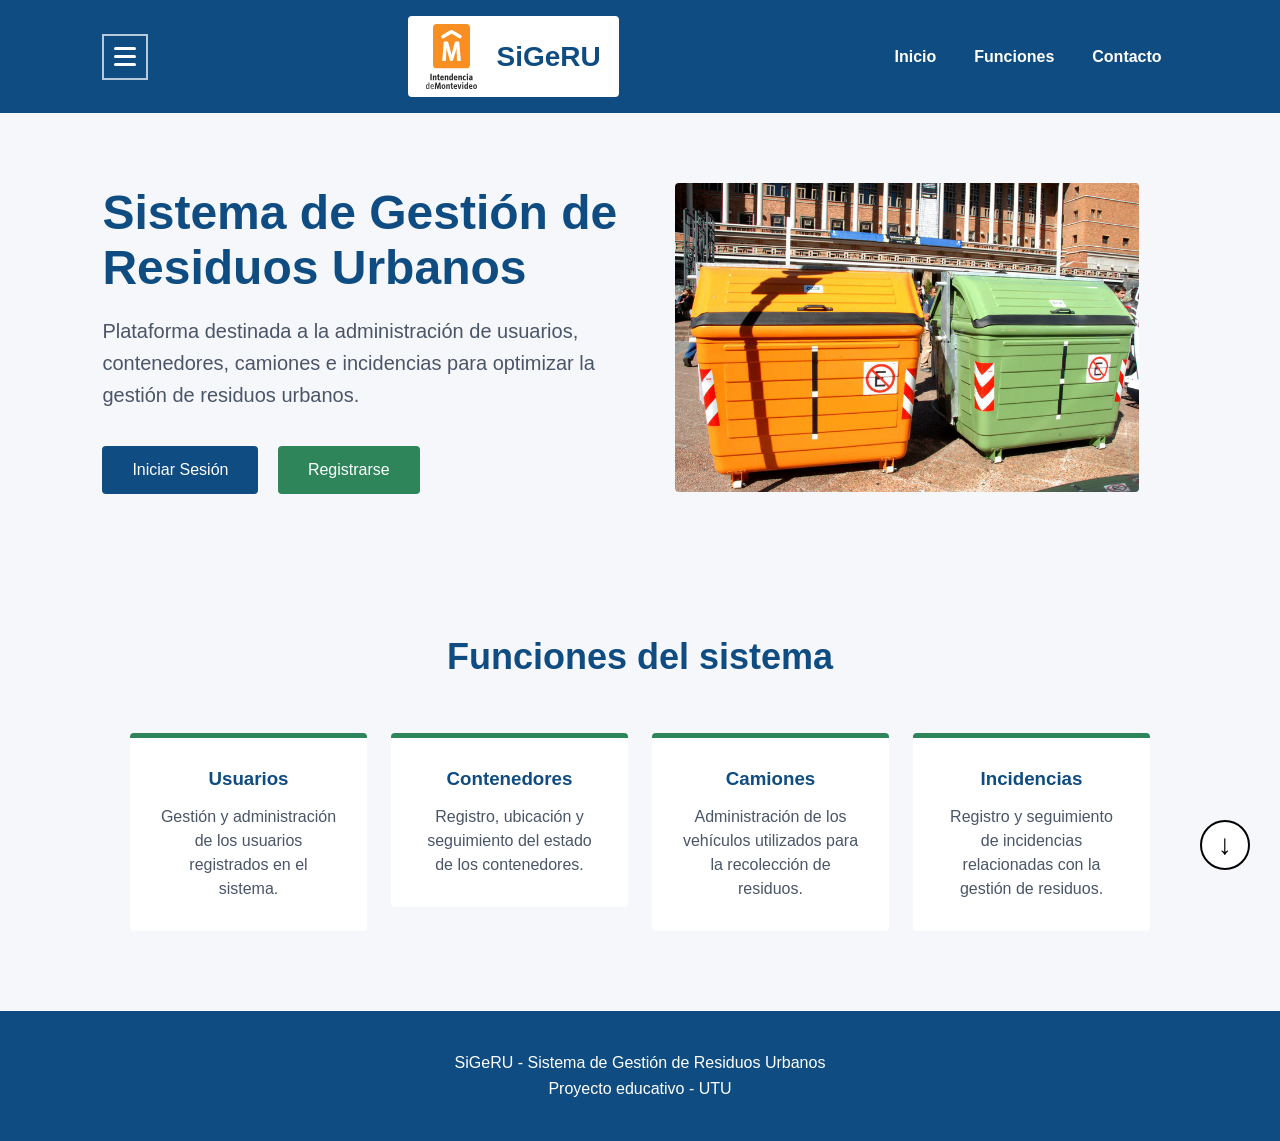
==== commit c49ebe83: "Add files via upload" ====
--- a/frontend/index.html
+++ b/frontend/index.html
@@ -4,7 +4,8 @@
     <meta charset="UTF-8">
     <meta name="viewport" content="width=device-width, initial-scale=1.0">
     <title>SiGeRU - Sistema de Gestión de Residuos Urbanos</title>
-    <link rel="stylesheet" href="estilos/style.css">
+    <link rel="stylesheet" href="estilos/style.css">
+    <link rel="stylesheet" href="estilos/menu.css">
 </head>
 <body>
     <div class="header">
@@ -96,5 +97,6 @@
     </button>
 
     <script type="module" src="js/index.js"></script>
+    <script src="js/menu.js" defer></script>
 </body>
 </html>
--- a/frontend/estilos/style.css
+++ b/frontend/estilos/style.css
@@ -1,272 +1,308 @@
-*{
-    margin:0;
-    padding:0;
-    box-sizing:border-box;
-    font-family:Arial, Helvetica, sans-serif;
-}
-
-body{
-    background:#f5f7fa;
-    color:#2d3748;
-}
-
-/*=========================
-        HEADER
-=========================*/
-
-.header{
-    background:#0f4c81;
-    padding:20px 8%;
-    overflow:hidden;
-}
-
-.logo{
-    float:left;
-    background:white;
-    padding:8px 18px;
-    border-radius:6px;
-}
-
-.logo img{
-    height:65px;
-    vertical-align:middle;
-}
-
-.logo span{
-    font-size:28px;
-    font-weight:bold;
-    color:#0f4c81;
-    margin-left:15px;
-    vertical-align:middle;
-}
-
-.nav{
-    float:right;
-    margin-top:22px;
-}
-
-.nav a{
-    color:white;
-    text-decoration:none;
-    margin-left:25px;
-    font-weight:bold;
-}
-
-.nav a:hover{
-    text-decoration:underline;
-}
-
-/*=========================
-        HERO
-=========================*/
-
-.hero{
-    width:100%;
-    padding:70px 8%;
-}
-
-.hero-text{
-    display:inline-block;
-    width:48%;
-    vertical-align:middle;
-}
-
-.hero-text h1{
-    font-size:48px;
-    color:#0f4c81;
-    margin-bottom:20px;
-}
-
-.hero-text p{
-    font-size:20px;
-    color:#4a5568;
-    line-height:1.6;
-    margin-bottom:35px;
-}
-
-.hero-img{
-    display:inline-block;
-    width:48%;
-    text-align:right;
-    vertical-align:middle;
-}
-
-.hero-img img{
-    width:90%;
-    max-width:500px;
-    border-radius:15px;
-    box-shadow:0 10px 30px rgba(0,0,0,.15);
-}
-
-/*=========================
-        BOTONES
-=========================*/
-
-.botones{
-    display:block;
-}
-
-.btn{
-    background:#0f4c81;
-    color:white;
-    border:none;
-    padding:15px 30px;
-    font-size:16px;
-    border-radius:8px;
-    cursor:pointer;
-    margin-right:15px;
-    transition:.3s;
-}
-
-.btn:hover{
-    background:#0b3c65;
-}
-
-.btn-secundario{
-    background:#2f855a;
-}
-
-.btn-secundario:hover{
-    background:#276749;
-}
-
-/*=========================
-        CONTENIDO
-=========================*/
-
-.contenido{
-    padding:70px 8%;
-    text-align:center;
-}
-
-.contenido h2{
-    font-size:36px;
-    color:#0f4c81;
-    margin-bottom:45px;
-}
-
-/*=========================
-        CARTAS
-=========================*/
-
-.cards{
-    display:block;
-}
-
-.card{
-    display:inline-block;
-    width:22%;
-    min-width:220px;
-    min-height: 150px;
-    margin:10px;
-    padding:30px;
-    background:white;
-    border-top:5px solid #2f855a;
-    border-radius:10px;
-    box-shadow:0 5px 15px rgba(0,0,0,.1);
-    text-align:center;
-    vertical-align:top;
-    transition:.3s;
-}
-
-.card h3{
-    color:#0f4c81;
-    margin-bottom:15px;
-}
-
-.card p{
-    color:#4a5568;
-    line-height:1.5;
-}
-
-/*=========================
-        FOOTER
-=========================*/
-
-.footer{
-    background:#0f4c81;
-    color:white;
-    text-align:center;
-    padding:35px;
-}
-
-.footer p{
-    margin:8px 0;
-}
-
-/*=========================
-         MODAL
-=========================*/
-
-.overlay{
-    display:none;
-    position:fixed;
-    top:0;
-    left:0;
-    width:100%;
-    height:100%;
-    background:rgba(0,0,0,.55);
-    z-index:1000;
-}
-
-.modal{
-    display:none;
-    position:fixed;
-    top:50%;
-    left:50%;
-    transform:translate(-50%,-50%);
-    width:400px;
-    max-width:90%;
-    background:white;
-    padding:30px;
-    border-radius:10px;
-    box-shadow:0 10px 30px rgba(0,0,0,.3);
-    z-index:1001;
-}
-
-.modal h2{
-    color:#0f4c81;
-    text-align:center;
-    margin-bottom:25px;
-}
-
-.modal input{
-    display:block;
-    width:100%;
-    padding:12px;
-    margin-bottom:15px;
-    border:1px solid #ccc;
-    border-radius:6px;
-    font-size:15px;
-}
-
-.modal button{
-    display:block;
-    width:100%;
-    margin-top:10px;
-}
-
-.modal p{
-    text-align:center;
-    margin-top:20px;
-}
-
-.modal a{
-    color:#0f4c81;
-    text-decoration:none;
-    font-weight:bold;
-}
-
-.modal a:hover{
-    text-decoration:underline;
-}
-
-.cerrar{
-    position:absolute;
-    right:18px;
-    top:10px;
-    font-size:30px;
-    cursor:pointer;
+*{
+    margin:0;
+    padding:0;
+    box-sizing:border-box;
+    font-family:Arial, Helvetica, sans-serif;
+}
+
+body{
+    background:#f5f7fa;
+    color:#2d3748;
+}
+
+/*=========================
+        HEADER
+=========================*/
+
+.header{
+    background:#0f4c81;
+    padding:16px 8%;
+    display:flex;
+    align-items:center;
+    justify-content:space-between;
+    flex-wrap:wrap;
+    gap:16px;
+}
+
+.logo{
+    background:white;
+    padding:8px 18px;
+    border-radius:4px;
+}
+
+.logo img{
+    height:65px;
+    vertical-align:middle;
+}
+
+.logo span{
+    font-size:28px;
+    font-weight:bold;
+    color:#0f4c81;
+    margin-left:15px;
+    vertical-align:middle;
+}
+
+.nav{
+    display:flex;
+    align-items:center;
+    flex-wrap:wrap;
+    gap:6px;
+}
+
+.nav a{
+    color:white;
+    text-decoration:none;
+    font-weight:bold;
+    padding:9px 16px;
+    border-radius:4px;
+}
+
+.nav a:hover{
+    background:rgba(255,255,255,.16);
+    text-decoration:none;
+}
+
+/* Botón "Cerrar sesión" */
+.nav button{
+    display:inline-flex;
+    align-items:center;
+    gap:8px;
+    margin-left:10px;
+    padding:9px 18px;
+    background:rgba(255,255,255,.12);
+    color:white;
+    font-size:15px;
+    font-weight:bold;
+    border:2px solid rgba(255,255,255,.75);
+    border-radius:4px;
+    cursor:pointer;
+}
+
+.nav button::before{
+    content:"";
+    width:16px;
+    height:16px;
+    background:currentColor;
+    -webkit-mask:url("data:image/svg+xml;utf8,<svg xmlns='http://www.w3.org/2000/svg' viewBox='0 0 24 24'><path d='M10 3H5a2 2 0 0 0-2 2v14a2 2 0 0 0 2 2h5v-2H5V5h5V3zm6.6 4.6L15.2 9l2.6 2.6H9v2h8.8L15.2 16l1.4 1.4L21.9 12l-5.3-5.4z'/></svg>") center/contain no-repeat;
+    mask:url("data:image/svg+xml;utf8,<svg xmlns='http://www.w3.org/2000/svg' viewBox='0 0 24 24'><path d='M10 3H5a2 2 0 0 0-2 2v14a2 2 0 0 0 2 2h5v-2H5V5h5V3zm6.6 4.6L15.2 9l2.6 2.6H9v2h8.8L15.2 16l1.4 1.4L21.9 12l-5.3-5.4z'/></svg>") center/contain no-repeat;
+}
+
+.nav button:hover{
+    background:#d64545;
+    border-color:#d64545;
+}
+
+.nav button:active{
+    transform:scale(.97);
+}
+
+/*=========================
+        HERO
+=========================*/
+
+.hero{
+    width:100%;
+    padding:70px 8%;
+}
+
+.hero-text{
+    display:inline-block;
+    width:48%;
+    vertical-align:middle;
+}
+
+.hero-text h1{
+    font-size:48px;
+    color:#0f4c81;
+    margin-bottom:20px;
+}
+
+.hero-text p{
+    font-size:20px;
+    color:#4a5568;
+    line-height:1.6;
+    margin-bottom:35px;
+}
+
+.hero-img{
+    display:inline-block;
+    width:48%;
+    text-align:right;
+    vertical-align:middle;
+}
+
+.hero-img img{
+    width:90%;
+    max-width:500px;
+    border-radius:4px;
+}
+
+/*=========================
+        BOTONES
+=========================*/
+
+.botones{
+    display:block;
+}
+
+.btn{
+    background:#0f4c81;
+    color:white;
+    border:none;
+    padding:15px 30px;
+    font-size:16px;
+    border-radius:4px;
+    cursor:pointer;
+    margin-right:15px;
+}
+
+.btn:hover{
+    background:#0b3c65;
+}
+
+.btn-secundario{
+    background:#2f855a;
+}
+
+.btn-secundario:hover{
+    background:#276749;
+}
+
+/*=========================
+        CONTENIDO
+=========================*/
+
+.contenido{
+    padding:70px 8%;
+    text-align:center;
+}
+
+.contenido h2{
+    font-size:36px;
+    color:#0f4c81;
+    margin-bottom:45px;
+}
+
+/*=========================
+        CARTAS
+=========================*/
+
+.cards{
+    display:block;
+}
+
+.card{
+    display:inline-block;
+    width:22%;
+    min-width:220px;
+    min-height: 150px;
+    margin:10px;
+    padding:30px;
+    background:white;
+    border-top:5px solid #2f855a;
+    border-radius:4px;
+    text-align:center;
+    vertical-align:top;
+}
+
+.card h3{
+    color:#0f4c81;
+    margin-bottom:15px;
+}
+
+.card p{
+    color:#4a5568;
+    line-height:1.5;
+}
+
+/*=========================
+        FOOTER
+=========================*/
+
+.footer{
+    background:#0f4c81;
+    color:white;
+    text-align:center;
+    padding:35px;
+}
+
+.footer p{
+    margin:8px 0;
+}
+
+/*=========================
+         MODAL
+=========================*/
+
+.overlay{
+    display:none;
+    position:fixed;
+    top:0;
+    left:0;
+    width:100%;
+    height:100%;
+    background:rgba(0,0,0,.55);
+    z-index:1000;
+}
+
+.modal{
+    display:none;
+    position:fixed;
+    top:50%;
+    left:50%;
+    transform:translate(-50%,-50%);
+    width:400px;
+    max-width:90%;
+    background:white;
+    padding:30px;
+    border-radius:4px;
+    z-index:1001;
+}
+
+.modal h2{
+    color:#0f4c81;
+    text-align:center;
+    margin-bottom:25px;
+}
+
+.modal input{
+    display:block;
+    width:100%;
+    padding:12px;
+    margin-bottom:15px;
+    border:1px solid #ccc;
+    border-radius:4px;
+    font-size:15px;
+}
+
+.modal button{
+    display:block;
+    width:100%;
+    margin-top:10px;
+}
+
+.modal p{
+    text-align:center;
+    margin-top:20px;
+}
+
+.modal a{
+    color:#0f4c81;
+    text-decoration:none;
+    font-weight:bold;
+}
+
+.modal a:hover{
+    text-decoration:underline;
+}
+
+.cerrar{
+    position:absolute;
+    right:18px;
+    top:10px;
+    font-size:30px;
+    cursor:pointer;
 }
 .flecha-scroll {
     position: fixed;
@@ -290,11 +326,11 @@
     align-items: center;
 
     z-index: 1000;
-
-    transition: transform 0.3s ease, background-color 0.3s ease;
 }
 
 .flecha-scroll:hover {
     transform: translateY(5px);
     background-color: #f0f0f0;
 }
+
+.nav a:hover{ background:none; text-decoration:underline; }
--- a/frontend/estilos/menu.css
+++ b/frontend/estilos/menu.css
@@ -0,0 +1,202 @@
+/* ===== Menú hamburguesa ===== */
+
+.header{
+    position:relative;
+}
+
+.menu-toggle{
+    display:inline-flex;
+    flex-direction:column;
+    justify-content:center;
+    align-items:center;
+    gap:5px;
+    width:46px;
+    height:46px;
+    padding:0;
+    background:rgba(255,255,255,.14);
+    border:2px solid rgba(255,255,255,.7);
+    border-radius:4px;
+    cursor:pointer;
+    order:-1;
+}
+
+.menu-toggle:hover{
+    background:rgba(255,255,255,.28);
+}
+
+.menu-toggle span{
+    display:block;
+    width:22px;
+    height:3px;
+    background:white;
+    border-radius:4px;
+}
+
+/* El cierre de sesión vive en el menú lateral, no en el banner */
+.header .nav button{
+    display:none;
+}
+
+.menu-fondo{
+    position:fixed;
+    inset:0;
+    background:rgba(10,25,45,.55);
+    opacity:0;
+    visibility:hidden;
+    z-index:2000;
+}
+
+.menu-fondo.abierto{
+    opacity:1;
+    visibility:visible;
+}
+
+.menu-lateral{
+    position:fixed;
+    top:0;
+    left:0;
+    bottom:0;
+    width:290px;
+    max-width:85vw;
+    display:flex;
+    flex-direction:column;
+    background:#fff;
+    transform:translateX(-105%);
+    z-index:2001;
+}
+
+.menu-lateral.abierto{
+    transform:translateX(0);
+}
+
+body.menu-abierto{
+    overflow:hidden;
+}
+
+.menu-cabecera{
+    display:flex;
+    align-items:center;
+    justify-content:space-between;
+    padding:20px 20px;
+    background:#0f4c81;
+    color:white;
+    font-size:22px;
+}
+
+.menu-cerrar{
+    width:36px;
+    height:36px;
+    border:none;
+    border-radius:50%;
+    background:rgba(255,255,255,.18);
+    color:white;
+    font-size:26px;
+    line-height:1;
+    cursor:pointer;
+}
+
+.menu-cerrar:hover{
+    background:rgba(255,255,255,.32);
+}
+
+.menu-enlaces{
+    flex:1;
+    padding:14px 12px;
+    overflow-y:auto;
+}
+
+.menu-enlaces a{
+    display:block;
+    padding:13px 16px;
+    margin-bottom:4px;
+    border-radius:4px;
+    border-left:4px solid transparent;
+    color:#1f2d3d;
+    font-size:16px;
+    font-weight:bold;
+    text-decoration:none;
+}
+
+.menu-enlaces a:hover{
+    background:#eef4fb;
+}
+
+.menu-enlaces a.activo{
+    background:#e3eefa;
+    border-left-color:#0f4c81;
+    color:#0f4c81;
+}
+
+.menu-pie{
+    padding:16px;
+    border-top:1px solid #e1e8f0;
+}
+
+.menu-salir{
+    display:flex;
+    align-items:center;
+    justify-content:center;
+    gap:10px;
+    width:100%;
+    padding:13px 16px;
+    background:#fdecec;
+    color:#b42323;
+    font-size:16px;
+    font-weight:bold;
+    border:2px solid #f3c1c1;
+    border-radius:4px;
+    cursor:pointer;
+}
+
+.menu-salir:hover{
+    background:#d64545;
+    border-color:#d64545;
+    color:white;
+}
+
+/* Versión plana (se aplica también en el inicio, que no usa admin.css) */
+.menu-toggle{ background:none; border-radius:0; }
+.menu-toggle:hover{ background:rgba(255,255,255,.15); }
+.menu-lateral{ box-shadow:none; border-right:1px solid #999; }
+.menu-fondo{ background:rgba(0,0,0,.4); }
+.menu-cabecera{ background:#0f4c81; }
+.menu-cerrar{ border-radius:0; background:none; }
+.menu-enlaces a{ border-left:none; border-radius:0; font-weight:normal; }
+.menu-enlaces a:hover{ background:#eee; }
+.menu-enlaces a.activo{ background:#e6e6e6; color:#222; font-weight:bold; }
+.menu-pie{ border-top:1px solid #ccc; }
+.menu-salir{ background:white; color:#222; border:1px solid #777; border-radius:0; font-weight:normal; }
+.menu-salir:hover{ background:#b32424; border-color:#b32424; color:white; }
+
+.menu-opciones{
+    padding:0 12px 14px;
+}
+
+.menu-opciones h4{
+    margin:14px 16px 4px;
+    font-size:12px;
+    font-weight:bold;
+    color:#666;
+    text-transform:uppercase;
+}
+
+.menu-opciones a{
+    display:block;
+    padding:9px 16px;
+    color:#1f2d3d;
+    font-size:15px;
+    text-decoration:none;
+}
+
+.menu-opciones a:hover{
+    background:#eee;
+}
+
+.menu-opciones:empty{
+    display:none;
+}
+
+.menu-lateral{ overflow-y:auto; }
+.menu-enlaces{ flex:0 0 auto; overflow:visible; padding-bottom:6px; border-bottom:1px solid #ddd; }
+.menu-opciones{ flex:1 0 auto; }
+.menu-pie{ margin-top:auto; }
